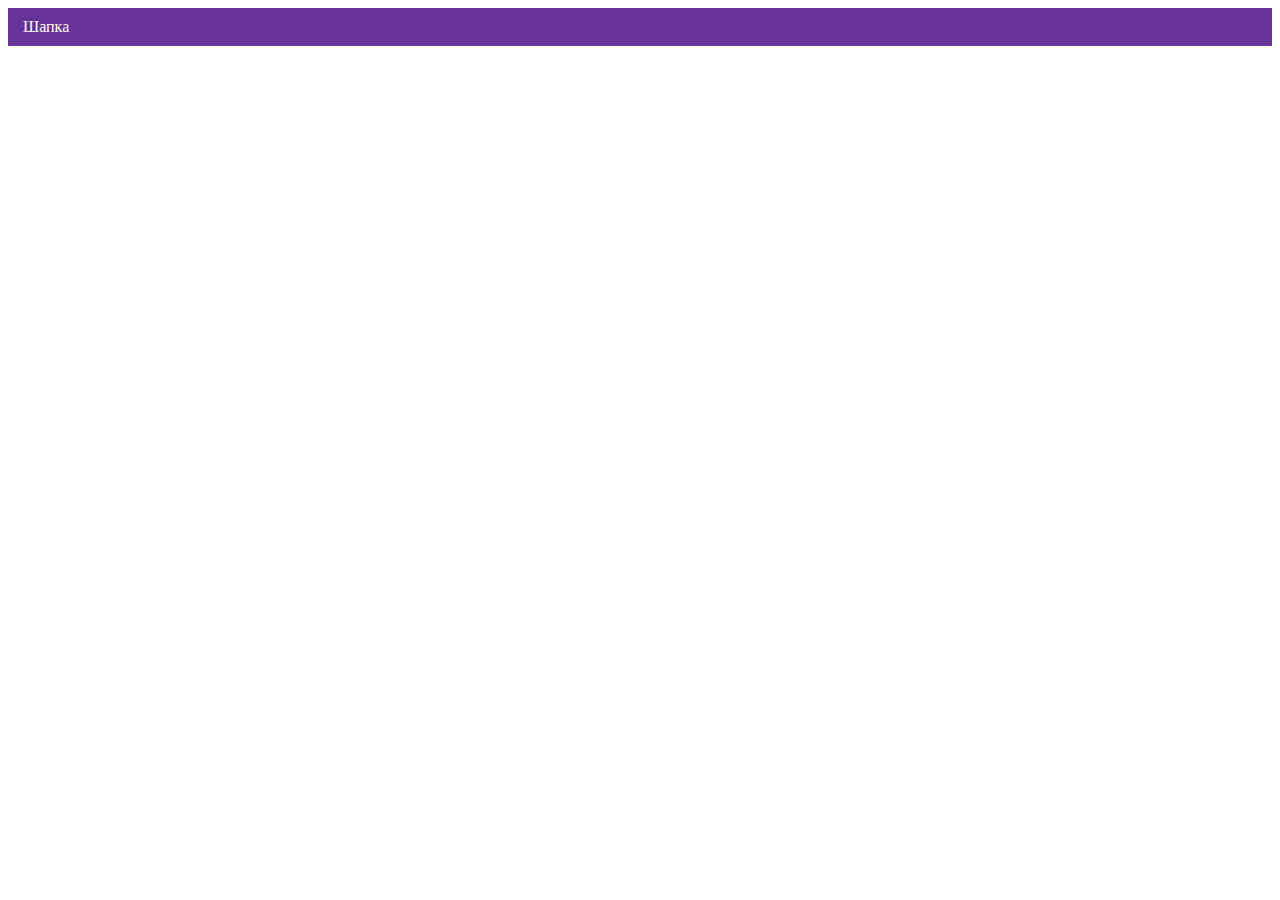
==== index.html @ cabea778 "Deploying to gh-pages from @ htmlacademy-adaptive/2368577-cat-energy-2@f8d60cd563071e5b1a39003ad8fd3" ====
<!DOCTYPE html><html class="page" lang="ru"><head><meta charset="UTF-8"><title>Название проекта</title><meta name="viewport" content="width=device-width,initial-scale=1"><link rel="stylesheet" href="styles/styles.css"><script src="scripts/index.js" defer="defer"></script></head><body class="page__body"><header class="header">Шапка</header></body></html>
---- styles/styles.css ----
.header{color:#fff;background-color:#639;padding:10px 15px}
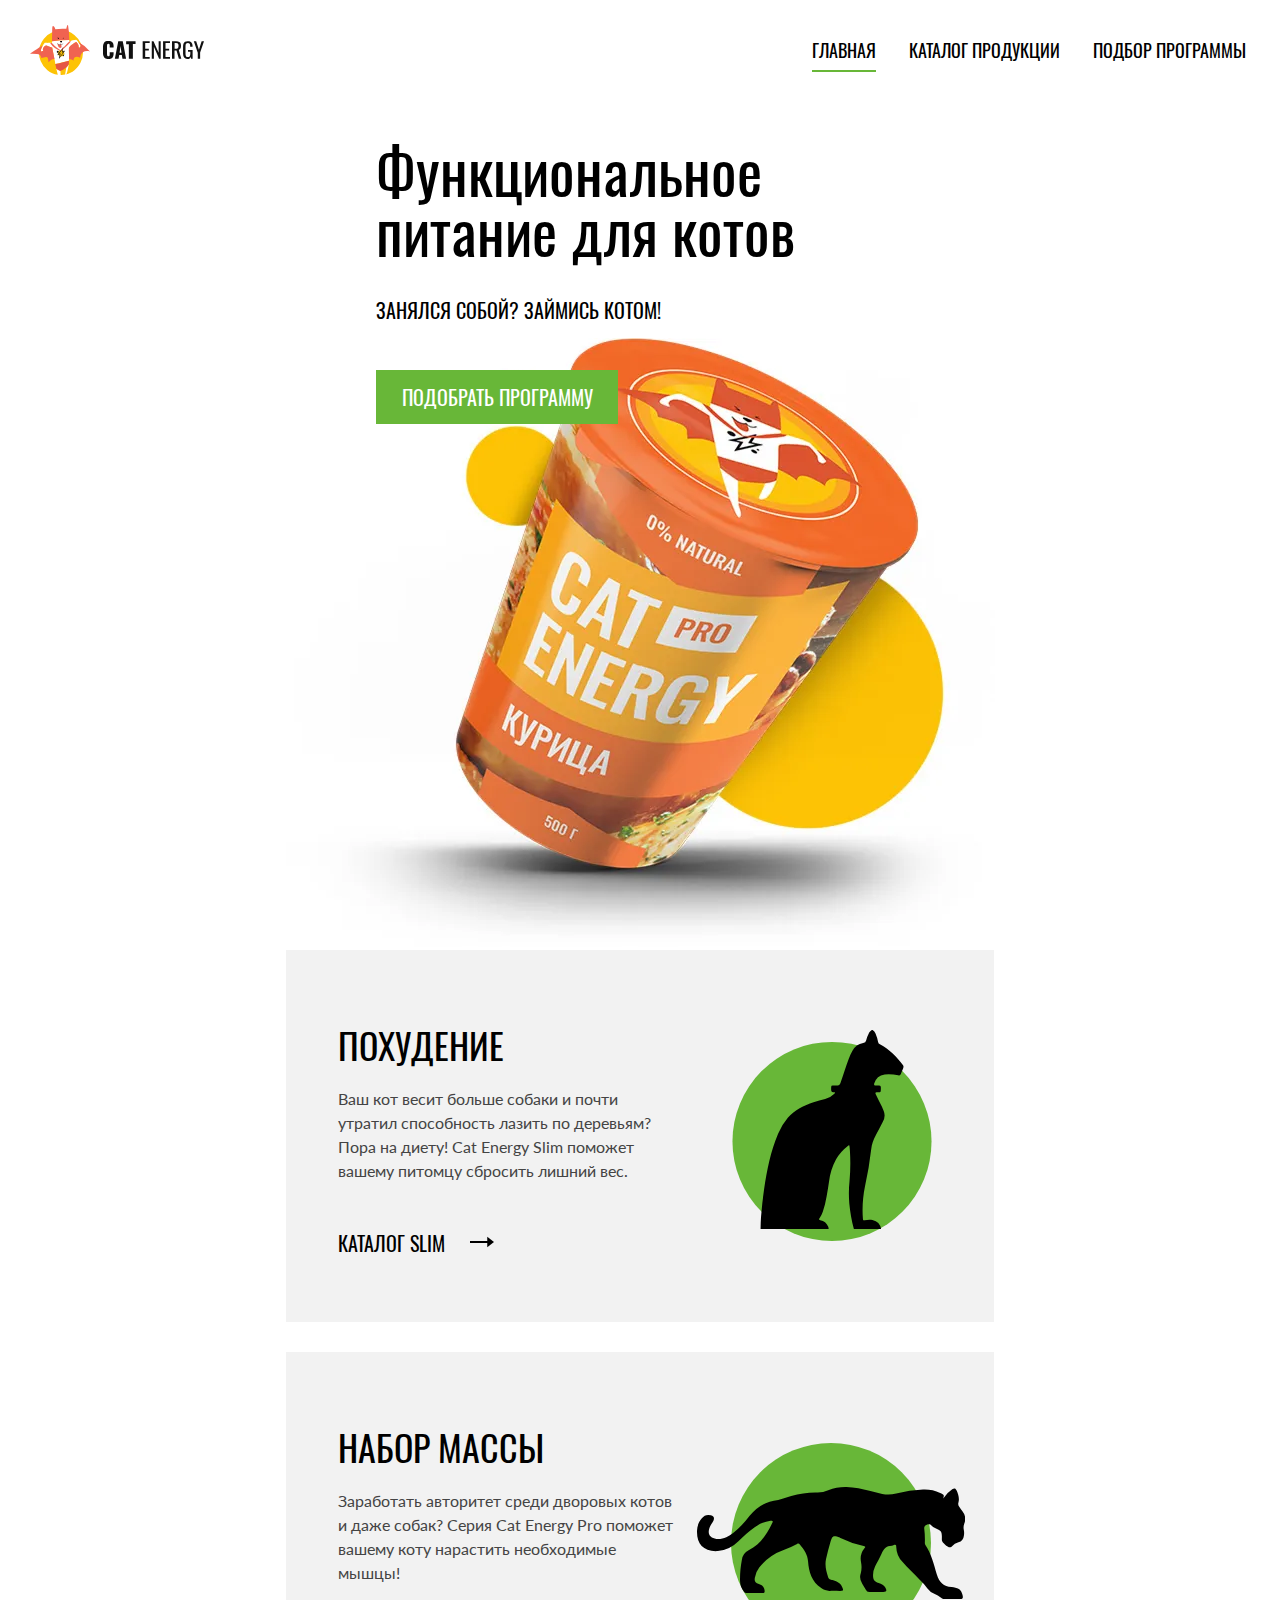
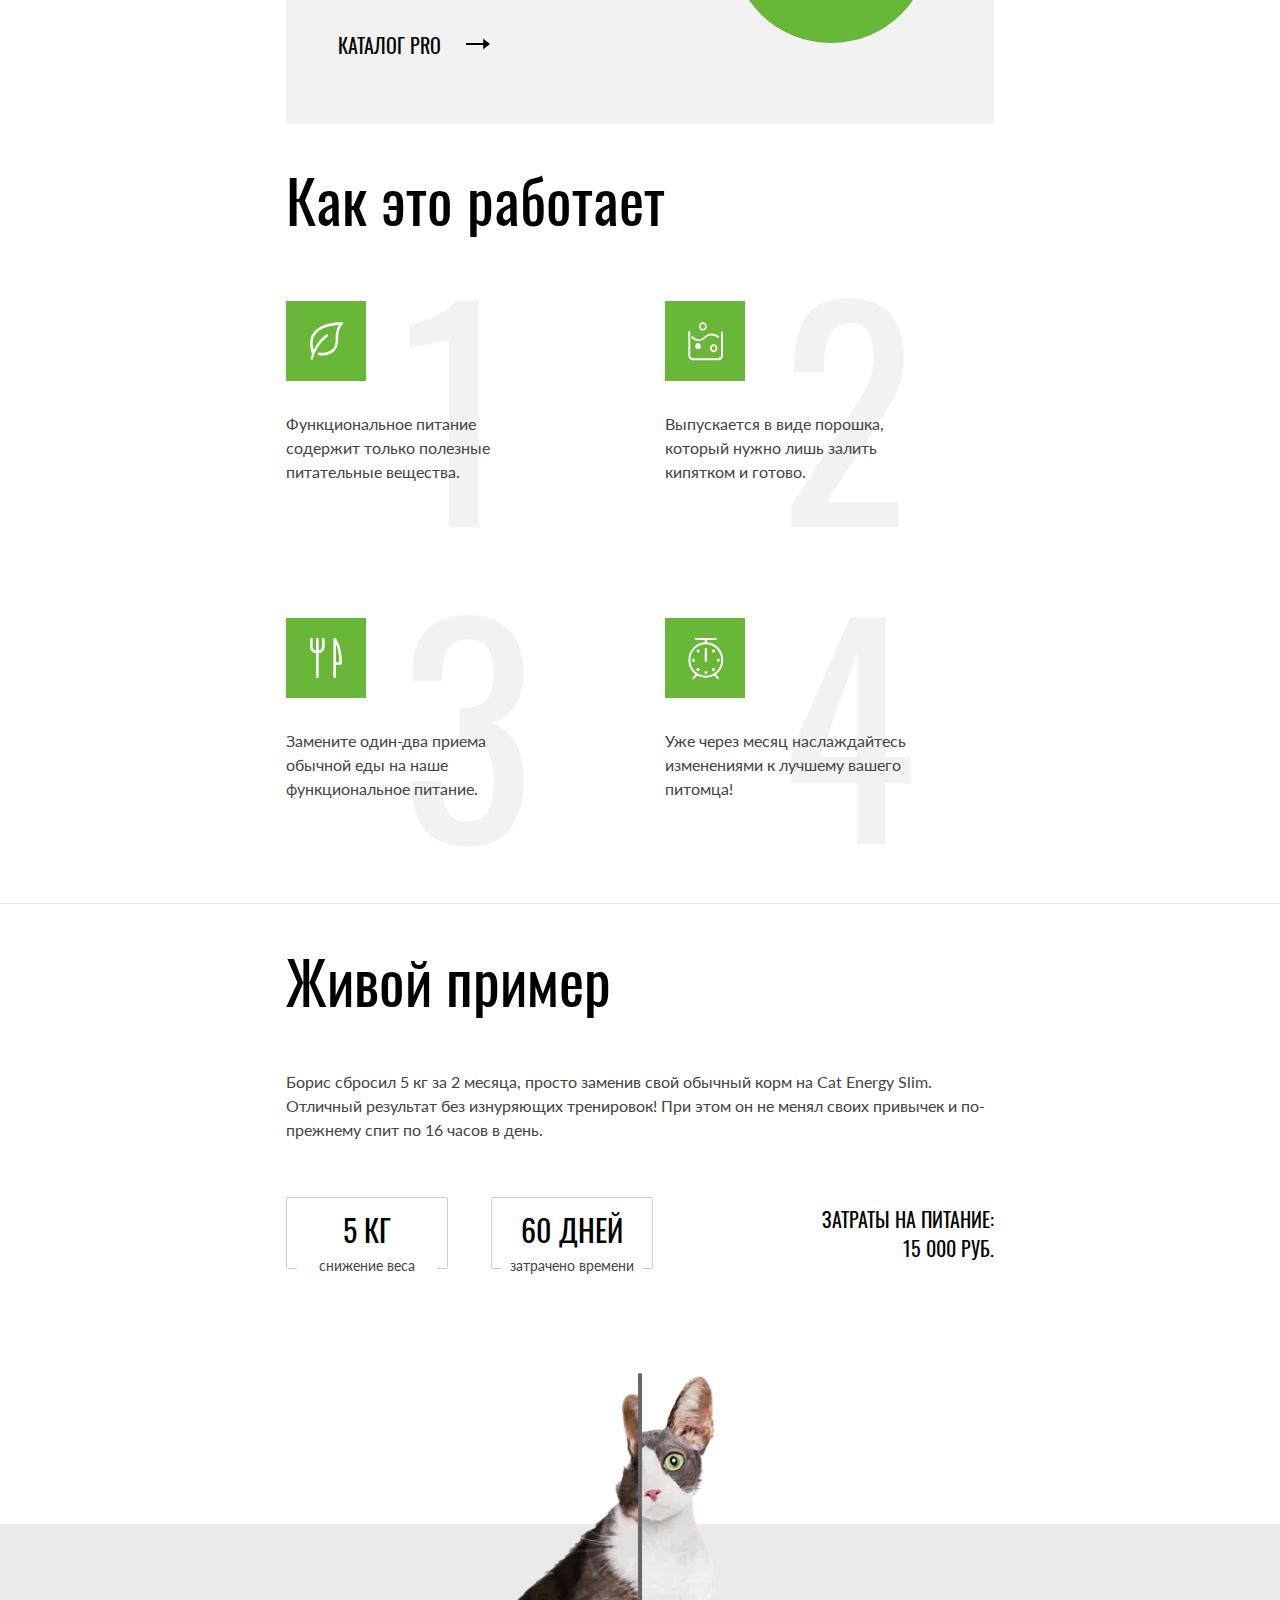
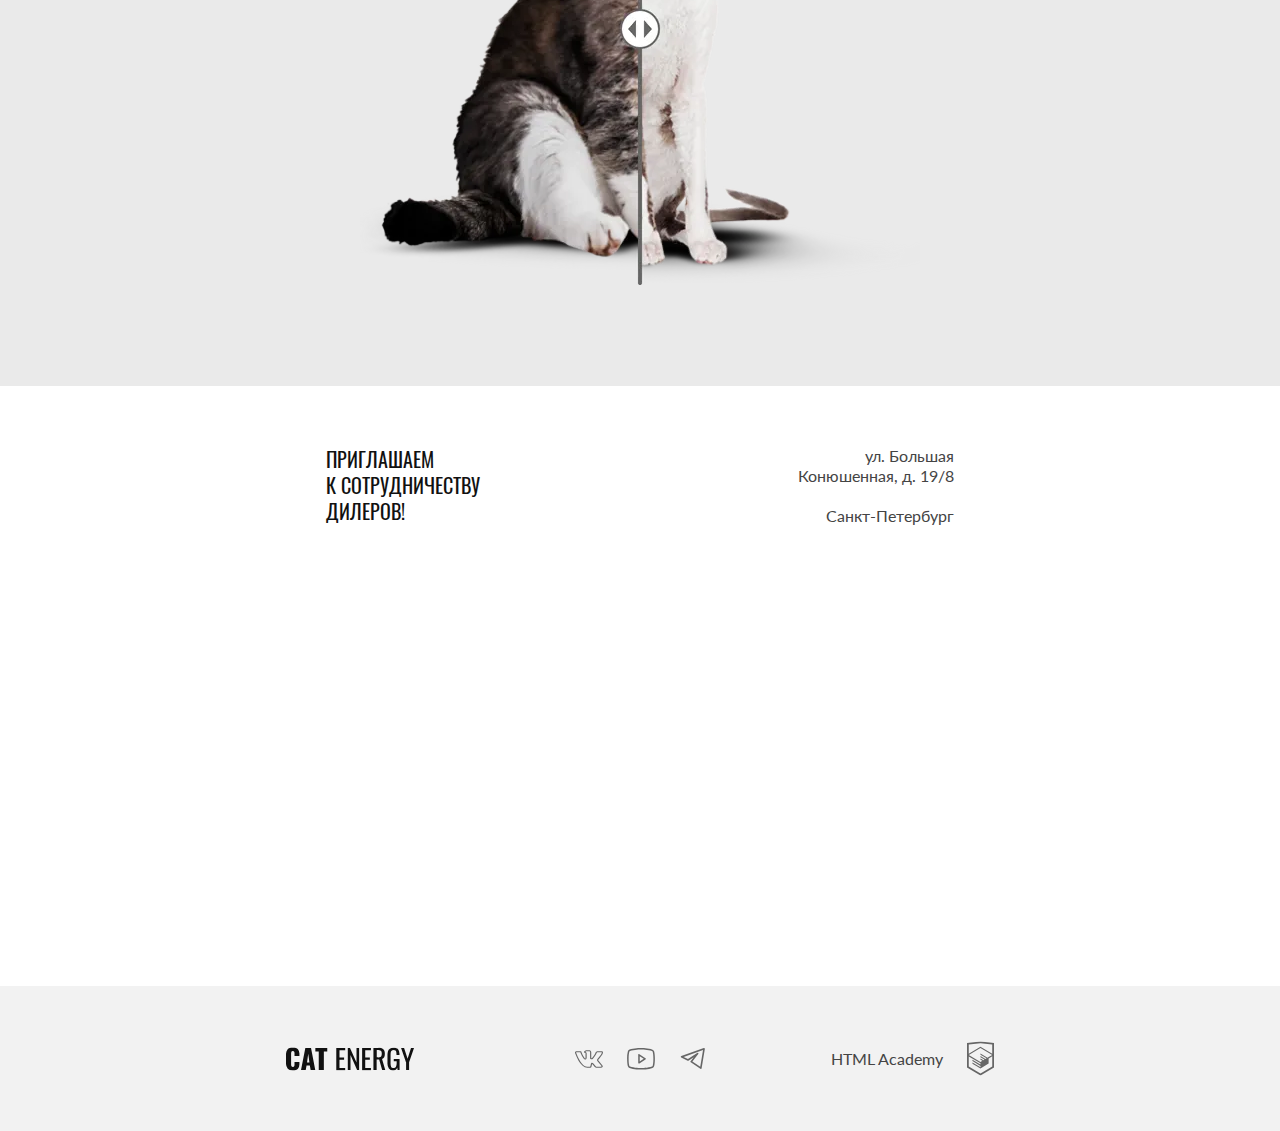
==== commit 43582abd: "Deploying to gh-pages from @ htmlacademy-adaptive/2368577-cat-energy-2@7ebf6c603808aa04ea1f3386f2e00" ====
--- a/index.html
+++ b/index.html
@@ -1 +1 @@
-<!DOCTYPE html><html class="page" lang="ru"><head><meta charset="UTF-8"><title>Название проекта</title><meta name="viewport" content="width=device-width,initial-scale=1"><link rel="stylesheet" href="styles/styles.css"><script src="scripts/index.js" defer="defer"></script></head><body class="page__body"><header class="header">Шапка</header></body></html>+<!DOCTYPE html><html class="page" lang="ru"><head><meta charset="UTF-8"><title>Функциональное питание для котов CAT ENERGY</title><meta name="viewport" content="width=device-width,initial-scale=1"><link rel="stylesheet" href="styles/styles.css"><link rel="icon" href="favicon.ico"><link rel="icon" href="favicons/icon.svg" type="image/svg+xml"><link rel="apple-touch-icon" href="favicons/180.png"><link rel="manifest" href="manifest.webmanifest"><script src="scripts/index.js" defer="defer"></script></head><body class="page__body"><header class="header" data-test="header"><a class="main-logo" href="index.html"><picture><source width="70" height="59" type="image/svg+xml" media="(min-width: 1440px)" srcset="images/logo-picture-desktop.svg"><source width="60" height="50" type="image/svg+xml" media="(min-width: 768px)" srcset="images/logo-picture-tablet.svg"><img class="main-logo__picture" src="images/logo-picture-mobile.svg" width="33" height="38" alt="картинка логотипа Кэт энерджи"></picture><img class="main-logo__name-header" src="images/logo-name.svg" width="101" height="18" alt="название логотипа Кэт энерджи"> </a><button class="header__button-open header__button-open--disabled" type="button" aria-label="Открыть меню сайта"><span class="visually-hidden">открывает меню</span></button> <button class="header__button-close header__button-close--disabled" type="button" aria-label="Открыть меню сайта"><span class="visually-hidden">скрывает меню</span></button><nav class="header__navigation navigation"><ul class="navigation__list navigation__list--disabled"><li class="navigation__item"><a class="navigation__link navigation__link--current navigation__link--current-another" href="index.html">Главная</a></li><li class="navigation__item"><a class="navigation__link" href="catalog.html">Каталог продукции</a></li><li class="navigation__item"><a class="navigation__link" href="#">Подбор программы</a></li></ul></nav></header><main class="main"><h1 class="visually-hidden">CAT ENERGY - функциональное питание для котов</h1><section class="main-description" data-test="main-description"><div class="main-description__wrapper"><h2 class="main-description__title">Функциональное питание&nbsp;для котов</h2><p class="main-description__text">Занялся собой? Займись котом!</p><div class="main-description__image-wrapper"><picture><source width="552" height="499" type="image/webp" media="(min-width: 1440px)" srcset="images/main-can-desktop@1x.webp, images/main-can-desktop@2x.webp 2x"><source width="709" height="609" type="image/webp" media="(min-width: 768px)" srcset="images/main-can-tablet@1x.webp, images/main-can-tablet@2x.webp 2x"><source width="280" height="270" type="image/webp" srcset="images/main-can-mobile@1x.webp, images/main-can-mobile@2x.webp 2x"><source width="552" height="499" type="image/png" media="(min-width: 1440px)" srcset="images/main-can-desktop@1x.png, images/main-can-desktop@2x.png 2x"><source width="709" height="609" type="image/png" media="(min-width: 768px)" srcset="images/main-can-tablet@1x.png, images/main-can-tablet@2x.png 2x"><img class="main-description__image" src="images/main-can-mobile@1x.png" srcset="images/main-can-mobile@2x.png 2x" width="280" height="270" alt="изображение товара"></picture></div><a class="main-description__button button" href="#" aria-label="Подобрать программу корма для животного">Подобрать программу</a></div></section><section class="programs container" data-test="programs"><h2 class="visually-hidden">Подобрать программу</h2><ul class="programs__list"><li class="programs__item programs__item--slim"><p class="programs__item-title">Похудение</p><p class="programs__item-description">Ваш кот весит больше собаки и почти утратил способность лазить по деревьям? Пора на диету! Cat Energy Slim поможет вашему питомцу сбросить лишний вес.</p><a class="programs__item-link" href="#">Каталог slim</a></li><li class="programs__item programs__item--pro"><p class="programs__item-title">Набор массы</p><p class="programs__item-description">Заработать авторитет среди дворовых котов и даже собак? Серия Cat Energy Pro поможет вашему коту нарастить необходимые мышцы!</p><a class="programs__item-link" href="#">Каталог pro</a></li></ul></section><section class="benefits container" data-test="benefits"><h2 class="benefits__title">Как это работает</h2><ul class="benefits__list"><li class="benefits__item benefits__item--leaf"><p class="benefits__item-description">Функциональное питание содержит только полезные питательные вещества.</p></li><li class="benefits__item benefits__item--powder"><p class="benefits__item-description">Выпускается в виде порошка, который нужно лишь залить кипятком и готово.</p></li><li class="benefits__item benefits__item--cutlery"><p class="benefits__item-description">Замените один-два приема обычной еды на наше функциональное питание.</p></li><li class="benefits__item benefits__item--watch"><p class="benefits__item-description">Уже через месяц наслаждайтесь изменениями к лучшему вашего питомца!</p></li></ul></section><section class="results" data-test="results"><div class="results__container container"><h2 class="results__title">Живой пример</h2><p class="results__description">Борис сбросил 5 кг за 2 месяца, просто заменив свой обычный корм на Cat Energy Slim. Отличный результат без изнуряющих тренировок! При этом он не менял своих привычек и по-прежнему спит по 16 часов в день.</p><dl class="results__list"><div class="results__item"><dt class="results__number">5 кг</dt><dd class="results__text">снижение веса</dd></div><div class="results__item"><dt class="results__number">60 дней</dt><dd class="results__text">затрачено времени</dd></div></dl><div class="results__total"><p class="results__total-title">Затраты на питание:</p><p class="results__total-content">15 000 руб.</p></div><div class="results__image-wrapper"><picture><source width="560" height="512" type="image/webp" media="(min-width: 768px)" srcset="images/cat-slider-tablet@1x.webp, images/cat-slider-tablet@2x.webp 2x"><source width="280" height="256" type="image/webp" srcset="images/cat-slider-mobile@1x.webp, images/cat-slider-mobile@2x.webp 2x"><source width="560" height="512" type="image/png" media="(min-width: 768px)" srcset="images/cat-slider-tablet@1x.png, images/cat-slider-tablet@2x.png 2x"><img class="results__image" loading="lazy" src="images/cat-slider-mobile@1x.png" srcset="images/cat-slider-mobile@2x.png 2x" width="280" height="256" alt="кот до и после приема курса корма"></picture></div></div></section><section class="cooperation" data-test="cooperation"><div class="cooperation__wrapper container"><h2 class="visually-hidden">Приглашение к сотрудничеству</h2><p class="cooperation__title">Приглашаем к&nbsp;сотрудничеству дилеров!</p><div class="cooperation__container"><p class="cooperation__container-street">ул. Большая Конюшенная, д. 19/8</p><p class="cooperation__container-city">Санкт-Петербург</p></div></div></section><section class="map" data-test="map"><h2 class="visually-hidden">Карта</h2><iframe class="map__iframe" loading="lazy" src="https://yandex.ru/map-widget/v1/?um=constructor%3A1749bafe1a4d317f923abe7bff50d1e7f415009fd697835fbb90958809d632f7&amp;source=constructor" height="362"></iframe><div class="map__image-wrapper map__image-wrapper--hidden"><picture><source width="1440" height="400" type="image/webp" media="(min-width: 1440px)" srcset="images/map-desktop@1x.webp, images/map-desktop@2x.webp 2x"><source width="768" height="400" type="image/webp" media="(min-width: 768px)" srcset="images/map-tablet@1x.webp, images/imap-tablet@2x.webp 2x"><source width="320" height="362" type="image/webp" srcset="images/map-mobile@1x.webp, images/map-mobile@2x.webp 2x"><source width="1440" height="400" type="image/png" media="(min-width: 1440px)" srcset="images/map-desktop@1x.png, images/map-desktop@2x.png 2x"><source width="768" height="400" type="image/png" media="(min-width: 768px)" srcset="images/map-tablet@1x.png, images/imap-tablet@2x.png 2x"><img class="map__image" loading="lazy" src="images/map-mobile@1x.png" srcset="images/map-mobile@2x.png 2x" width="320" height="362" alt="карта"></picture></div></section></main><footer class="footer" data-test="footer"><div class="footer__container container"><a class="logo" href="index.html"><img class="logo__name-footer" src="images/logo-name.svg" width="128" height="24" alt="название логотипа Кэт энерджи"></a><ul class="footer__social social"><li class="social__item"><a class="social__link social__link--vkontakte" href="#"><span class="visually-hidden">Вконтакте</span></a></li><li class="social__item"><a class="social__link social__link--youtube" href="#"><span class="visually-hidden">youtube</span></a></li><li class="social__item"><a class="social__link social__link--telegram" href="#"><span class="visually-hidden">telegram</span></a></li></ul><a class="footer__copyright" href="https://htmlacademy.ru/intensive/adaptive"><p class="footer__copyright-text">HTML Academy</p><svg viewBox="0 0 27 35" width="27" height="35" aria-hidden="true" fill="#666" xmlns="http://www.w3.org/2000/svg"><g clip-path="url(#a)"><path d="m13.64.52-.14-.02-13.5 1.4v24.61l13.5 7.99 13.5-7.99v-24.6l-13.36-1.4Zm11.6 25-11.74 6.94-11.73-6.94v-10.1l11.68 6.93.02 1.25-8.02-4.75v1.23l8.04 4.8.02 1.3-8.05-4.76v1.22l8.04 4.81 8.12-4.83v-5.21l3.62-2.15v10.26Zm0-11.57-3.23 1.88-1.48.88-7.06-4.19-.01 1.23 6.04 3.57-.06.03-.13.07-.86.5-4.98-2.95-.01 1.22 3.93 2.33-.93.61-.02.01-2.97-1.74-.01 1.23 1.94 1.13-1.98 1.19-11.62-6.87 11.63-6.96 11.8 6.83Zm0-1.22-11.8-6.92-11.67 6.91v-9.23l11.73-1.23 11.73 1.23v9.24Z" fill="#666"/></g><defs><clippath id="a"><path fill="#fff" transform="translate(0 .5)" d="M0 0h27v34h-27z"/></clippath></defs></svg></a></div></footer></body></html>--- a/styles/styles.css
+++ b/styles/styles.css
@@ -1 +1 @@
-.header{color:#fff;background-color:#639;padding:10px 15px}+.visually-hidden{white-space:nowrap;-webkit-clip-path:inset(100%);clip-path:inset(100%);clip:rect(0 0 0 0);border:0;width:1px;height:1px;margin:-1px;padding:0;position:absolute;overflow:hidden}@font-face{font-family:Lato;font-weight:400;font-style:normal;font-display:swap;src:url(../fonts/lato/Lato-Regular.woff2)format("woff2")}@font-face{font-family:Oswald;font-weight:400;font-style:normal;font-display:swap;src:url(../fonts/oswald/oswaldregular.woff2)format("woff2")}*,:before,:after{box-sizing:border-box}body{color:#444;margin:0 auto;font-family:Lato,sans-serif;font-size:14px;line-height:18px}.container{width:320px;margin:0 auto}@media (width>=768px){.container{width:768px}}@media (width>=1440px){.container{width:1440px}}.button{color:#fff;text-transform:uppercase;text-align:center;background-color:#68b738;border:none;width:280px;height:40px;padding-top:10px;padding-bottom:10px;font-family:Oswald,sans-serif;font-size:16px;line-height:20px;text-decoration:none}.button:hover{background-color:#5eaa2f}.button:active{color:#fff6}.additional-products__container{padding:25px 20px 0}@media (width>=768px){.additional-products__container{padding:0 30px}}@media (width>=1440px){.additional-products__container{padding:0 110px}.additional-products__wrapper-main{justify-content:space-between;display:flex}}.additional-products__wrapper{flex-direction:row;justify-content:space-between;margin-bottom:8px;display:flex}@media (width>=768px){.additional-products__wrapper{align-items:end;width:300px;margin-bottom:22px}}@media (width>=1440px){.additional-products__wrapper{margin-bottom:0;margin-right:40px}}.additional-products__value{width:140px;line-height:20px}@media (width>=768px){.additional-products__value{text-align:right;width:206px;font-size:16px}}@media (width>=1440px){.additional-products__value{text-align:left}}.additional-products__price{font-size:14px;line-height:20px}@media (width>=768px){.additional-products__price{font-size:16px}}.additional-products__title{color:#000;background-color:#fff;width:-moz-fit-content;width:fit-content;margin:0 0 36px;font-family:Oswald,sans-serif;font-size:24px;font-weight:400;line-height:24px;position:relative;box-shadow:-40px 0 #fff,40px 0 #fff}@media (width>=768px){.additional-products__title{margin-bottom:80px;margin-left:40px;font-size:32px;line-height:32px}}@media (width>=1440px){.additional-products__title{margin-left:0;font-size:40px;line-height:40px}}.additional-products__title:before{content:"";z-index:-1;background-color:#68b738;width:100vw;height:2px;position:absolute;top:10px;right:0;box-shadow:100vw 0 #68b738}@media (width>=768px){.additional-products__title:before{top:15px}}.additional-products__list{margin:0 0 35px;padding:0;list-style-type:none}@media (width>=768px){.additional-products__list{width:708px;margin-bottom:69px}}@media (width>=1440px){.additional-products__list{width:895px;margin-bottom:0}}@media (width>=768px){.additional-products__item-container{justify-content:space-between;display:flex}}@media (width>=1440px){.additional-products__item-container{align-items:center;width:651px}}.additional-products__item{border-top:1px solid #cdcdcd;padding-top:13px;padding-bottom:19px}.additional-products__item:last-child{border-bottom:1px solid #cdcdcd}@media (width>=768px){.additional-products__item{border:1px solid #cdcdcd;padding:26px 38px 28px}.additional-products__item:not(:first-child){border-top:0}}@media (width>=1440px){.additional-products__item{border:0;border-top:1px solid #cdcdcd;justify-content:space-between;padding:15px 0 17px;display:flex}.additional-products__item:not(:first-child){border-top:1px solid #cdcdcd}}.additional-products__name{color:#222;text-transform:uppercase;margin:0 0 13px;font-family:Oswald,sans-serif;font-size:16px;font-weight:400;line-height:16px}@media (width>=768px){.additional-products__name{width:300px;margin-bottom:25px;font-size:20px;line-height:20px}}@media (width>=1440px){.additional-products__name{margin-bottom:0}}@media (width>=768px){.additional-products__button{width:632px}}@media (width>=1440px){.additional-products__button{width:244px}}.benefits{padding:20px 20px 55px}@media (width>=768px){.benefits{padding:45px 109px 92px 30px}}@media (width>=1440px){.benefits{padding:71px 106px 69px 110px}}.benefits__title{color:#000;margin:0 0 40px;font-family:Oswald,sans-serif;font-size:36px;font-weight:400;line-height:40px}@media (width>=768px){.benefits__title{margin-bottom:32px;font-size:60px;line-height:60px}}.benefits__list{flex-direction:column;gap:26px;margin:0;padding:0;list-style-type:none;display:flex}@media (width>=768px){.benefits__list{counter-reset:benefit 0;flex-flow:wrap;justify-content:space-between;gap:37px}}.benefits__item{width:280px;padding-left:80px;position:relative}@media (width>=768px){.benefits__item{counter-increment:benefit 1;max-width:250px;min-height:280px;padding-top:151px;padding-left:0}.benefits__item:after{content:counter(benefit);z-index:-1;color:#f2f2f2;background-repeat:no-repeat;font-family:Oswald,sans-serif;font-size:280px;line-height:280px;position:absolute;top:0;left:115px}}.benefits__item:before{content:"";background-repeat:no-repeat;width:60px;height:60px;position:absolute;left:0}@media (width>=768px){.benefits__item:before{width:80px;height:80px;top:40px;left:0}}.benefits__item--leaf:before{background-image:url(../icons/stack.svg#icon-leaf)}.benefits__item--powder:before{background-image:url(../icons/stack.svg#icon-powder)}.benefits__item--cutlery:before{background-image:url(../icons/stack.svg#icon-cutlery)}.benefits__item--watch:before{background-image:url(../icons/stack.svg#icon-watch)}.benefits__item-description{margin:0}@media (width>=768px){.benefits__item-description{padding-left:0;font-size:16px;line-height:24px}}.catalog{padding-top:27px}@media (width>=768px){.catalog{padding:0 30px 74px}}@media (width>=1440px){.catalog{padding:0 110px 71px}}.catalog__wrapper{display:grid}@media (width>=768px){.catalog__wrapper{grid-template-columns:324px 324px;gap:60px}}@media (width>=1440px){.catalog__wrapper{grid-template-columns:repeat(4,245px);gap:63px 80px}}.catalog__title{color:#000;margin:0 0 41px;padding-left:20px;padding-right:20px;font-family:Oswald,sans-serif;font-size:36px;font-weight:400;line-height:36px}@media (width>=768px){.catalog__title{margin-bottom:84px;padding:0;font-size:60px;line-height:60px}}.cooperation--colored{background-color:#f2f2f2}@media (width>=1440px){.cooperation--colored{background-color:#fff}}.cooperation__wrapper{padding:26px 20px;display:flex}@media (width>=768px){.cooperation__wrapper{justify-content:space-between;padding:60px 70px}}@media (width>=1440px){.cooperation__wrapper{content:"";z-index:2;background-color:#fff;align-items:center;width:565px;height:199px;padding:60px 80px;position:absolute;bottom:106px;left:110px}}.cooperation__container{width:140px}@media (width>=768px){.cooperation__container{text-align:end;width:163px}}@media (width>=1440px){.cooperation__container{text-align:start}}.cooperation__title{color:#111;text-transform:uppercase;width:140px;margin:0;font-family:Oswald,sans-serif;font-size:16px;line-height:20px}@media (width>=768px){.cooperation__title{width:163px;font-size:20px;line-height:26px}}.cooperation__container-street{margin:0;font-size:14px;line-height:20px}@media (width>=768px){.cooperation__container-street{margin-bottom:20px;font-size:16px}}.cooperation__container-city{margin:0;font-size:14px;line-height:20px}@media (width>=768px){.cooperation__container-city{font-size:16px}}.footer{background-color:#f2f2f2}.footer__container{flex-direction:column;align-items:center;gap:40px;padding:40px 20px;display:flex;position:relative}@media (width>=768px){.footer__container{flex-direction:row;justify-content:space-between;padding:55px 30px}}@media (width>=1440px){.footer__container{padding:66px 110px}}@media (width<=767px){.footer__container:before{content:"";background-color:#d9d9d9;width:280px;height:1px;position:absolute;top:85px}.footer__container:after{content:"";background-color:#d9d9d9;width:280px;height:1px;position:absolute;top:145px}}.footer__copyright{color:#444;justify-content:space-between;align-items:center;width:280px;text-decoration:none;display:flex}.footer__copyright:hover svg path{fill:#68b738}.footer__copyright:active{opacity:.3}@media (width>=768px){.footer__copyright{width:168px}}.footer__copyright-text{margin:0;font-size:16px;line-height:20px}@media (width>=768px){.footer__copyright-text{padding-left:5px}}.footer__copyright-logo{font-size:16px;line-height:20px}.header{color:#000;background-color:#fff;flex-direction:column;justify-content:space-between;padding-top:13px;display:flex;position:relative}@media (width>=768px){.header{flex-direction:row;align-items:flex-start;padding:25px 34px 65px 30px}}@media (width>=1440px){.header{color:#fff;background-color:#0000;padding:55px 110px 74px}}.header:hover .header__button-close,.header:hover .header__button-open{opacity:.6}.header:active .header__button-close,.header:active .header__button-open{opacity:.3}@media (width<=767px){.header__button-close{background-image:url(../icons/stack.svg#icon-cross-close);background-repeat:no-repeat;background-color:inherit;content:"";cursor:pointer;border:none;width:18px;height:18px;position:absolute;top:20px;right:20px}}.header__button-close--disabled{display:block}@media (width>=768px){.header__button-close--disabled{display:none}}@media (width<=767px){.header__button-open{background-image:url(../icons/stack.svg#icon-burger);background-repeat:no-repeat;background-color:inherit;content:"";cursor:pointer;border:none;width:24px;height:24px;position:absolute;top:20px;right:20px}}.header__button-open--disabled{display:none}@media (width>=768px){.header__button-open--disabled{display:none}.header__navigation{align-self:center}}.main-logo{align-items:center;padding:0 20px 14px;text-decoration:none;display:flex}.main-logo:hover{opacity:.8}.main-logo:active{opacity:.6}@media (width>=768px){.main-logo{margin-bottom:0;margin-right:94px;padding:0}}@media (width>=1440px){.main-logo{margin-right:543px}}.main-logo__picture{margin-right:56px;display:block}@media (width>=768px){.main-logo__picture{margin-right:13px}}@media (width>=1440px){.main-logo__name-header{width:118px;height:21px}}.main-catalog{position:relative}.main-description{color:#fff;text-align:center;font-family:Oswald,sans-serif;position:relative}.main-description:after{content:"";z-index:-2;background-color:#62a63a;width:100%;height:302px;position:absolute;top:0;left:0}@media (width>=768px){.main-description:after{background-color:inherit}}@media (width>=1440px){.main-description:after{content:"";z-index:-2;background-color:#62a63a;width:50%;height:694px;position:absolute;top:-188px;left:50%}}.main-description__wrapper{flex-direction:column;align-items:center;width:320px;margin:0 auto;padding-top:27px;padding-bottom:20px;display:flex;position:relative}@media (width>=768px){.main-description__wrapper{color:#000;background-image:none;align-items:flex-start;width:768px;padding-top:0;padding-bottom:0}}@media (width>=1440px){.main-description__wrapper{grid-template-rows:auto auto 54px auto;grid-template-columns:1fr 1fr;width:1440px;padding-bottom:130px;display:grid}}.main-description__wrapper:after{content:"";z-index:-1;background-image:url(../images/background-main-image-mobile@1x.png);background-size:cover;width:320px;height:302px;position:absolute;top:0;left:0}@media (resolution>=2dppx){.main-description__wrapper:after{background-image:url(../images/background-main-image-mobile@2x.png)}}@media (width>=768px){.main-description__wrapper:after{background-image:none}}@media (width>=1440px){.main-description__wrapper:after{content:"";z-index:-1;background-image:url(../images/background-main-image-decktop@1x.png);background-repeat:no-repeat;background-size:cover;width:720px;height:684px;position:absolute;top:-181px;left:719px}}@media (width>=1440px) and (resolution>=2dppx){.main-description__wrapper:after{background-image:url(../images/background-main-image-decktop@2x.png)}}.main-description__title{width:250px;margin:0 0 25px;font-size:36px;font-weight:400;line-height:36px}@media (width>=768px){.main-description__title{text-align:start;width:700px;margin-bottom:40px;padding-left:120px;font-size:60px;line-height:60px}}@media (width>=1440px){.main-description__title{grid-column:1/1;padding-top:38px;padding-left:190px}}.main-description__text{text-transform:uppercase;margin:0 0 29px;font-size:14px;line-height:14px}@media (width>=768px){.main-description__text{text-align:start;margin-bottom:50px;padding-left:120px;font-size:20px;line-height:20px}}@media (width>=1440px){.main-description__text{grid-column:1/2;margin-bottom:52px;padding-left:190px}}@media (width>=768px){.main-description__image-wrapper{z-index:-1;order:1;margin-top:-86px;padding-left:30px;padding-right:30px;display:block}}@media (width>=1440px){.main-description__image-wrapper{grid-area:1/2/5/3;margin-top:-45px;margin-left:-490px;padding:0}}@media (width>=768px){.main-description__button{width:242px;height:54px;margin-left:120px;padding-top:14px;padding-bottom:14px;font-size:20px;line-height:26px}}@media (width>=1440px){.main-description__button{grid-column:1/2;margin-left:190px}}.main{position:relative}.map__image-wrapper img{display:block}.map__image-wrapper--hidden{display:none}.map__iframe{border:none;width:100%;height:362px;display:block;position:relative}@media (width>=768px){.map__iframe{height:400px}}.navigation__list{text-transform:uppercase;margin:0;padding:0;font-family:Oswald,sans-serif;font-size:20px;line-height:20px}@media (width>=768px){.navigation__list{flex-wrap:wrap;align-items:center;gap:20px 33px;font-size:18px;line-height:24px;display:flex}}@media (width>=1440px){.navigation__list{font-size:20px}}@media (width<=767px){.navigation__list--disabled{display:block}.navigation--border{border-top:1px solid #d9d9d9}}.navigation__item{text-align:center;border-top:1px solid #e6e6e6;padding-top:22px;padding-bottom:24px;list-style-type:none}.navigation__item:last-child{border-bottom:1px solid #e6e6e6}@media (width>=768px){.navigation__item{border:none;align-items:center;padding-top:0;padding-bottom:0;display:flex}.navigation__item:last-child{border:none}}.navigation__link{color:#000;text-decoration:none}.navigation__link:hover{opacity:.6}.navigation__link:active{opacity:.3}@media (width>=1440px){.navigation__link{color:#fff}.navigation__link--dark{color:#000}}@media (width>=768px){.navigation__link--current{position:relative}.navigation__link--current:after{content:"";background-color:#68b738;height:2px;position:absolute;bottom:-10px;left:0;right:0}}.navigation__link--current-another{position:relative}@media (width>=1440px){.navigation__link--current-another:after{content:"";background-color:#fff;height:2px;position:absolute;bottom:-10px;left:0;right:0}}.page{grid-template-rows:min-content 1fr min-content;height:100%;display:grid}.page__body{width:100%;min-height:100%;margin:0 auto}.product-card{grid-template-rows:auto auto 40px;grid-template-columns:140px 140px;padding:21px 20px 25px;display:grid;position:relative}@media (width>=768px){.product-card{border:none;flex-direction:column;justify-content:end;align-items:center;width:324px;padding:13px 37px 40px;display:flex}}@media (width>=1440px){.product-card{width:245px;padding:10px 38px 40px}}@media (width<=767px){.product-card:before{content:"";z-index:-1;background-color:#ebebeb;width:100vw;height:1px;position:absolute;top:0;right:0;box-shadow:100vw 0 #ebebeb}}@media (width>=768px){.product-card:after{content:"";z-index:-1;background-color:#f2f2f2;width:324px;height:429px;position:absolute;bottom:0;left:0}}@media (width>=1440px){.product-card:after{width:245px;height:432px}}.product-card__link-image{grid-row:1/3;text-decoration:none}@media (width>=768px){.product-card__link-image{margin-bottom:22px}}@media (width>=1440px){.product-card__link-image{margin-bottom:12px}}.product-card__link-title{grid-row:1/2;margin-bottom:14px;text-decoration:none}@media (width>=768px){.product-card__link-title{margin-bottom:21px}}@media (width>=1440px){.product-card__link-title{margin-bottom:23px}}.product-card__image{display:block}.product-card__title{color:#222;text-transform:uppercase;width:80px;margin:0;font-family:Oswald,sans-serif;font-size:16px;font-weight:400;line-height:20px}.product-card__title:hover{opacity:.6}.product-card__title:active{opacity:.3}@media (width>=768px){.product-card__title{text-align:center;width:135px;font-size:20px;line-height:24px}}.product-card__list{grid-row:2/3;margin:0 0 21px;padding:0;list-style-type:none}@media (width>=768px){.product-card__list{flex-direction:column;gap:10px;width:250px;margin-bottom:37px;display:flex}}@media (width>=1440px){.product-card__list{gap:13px;width:169px;margin-bottom:42px}}.product-card__item{justify-content:space-between;font-size:12px;line-height:16px;display:flex;position:relative}@media (width>=768px){.product-card__item{font-size:16px;line-height:20px}.product-card__item:after{content:"";background-color:#cdcdcd;width:100%;height:1px;position:absolute;bottom:-5px;left:0}}.product-card__button{grid-row:3/3;display:block}@media (width>=768px){.product-card__button{width:250px}}@media (width>=1440px){.product-card__button{width:169px}}.product-card-more{flex-direction:column;align-items:center;padding:78px 20px 25px;display:flex;position:relative}@media (width>=768px){.product-card-more{text-align:center;background-color:#fff;border:1px solid #ebebeb;align-self:end;width:324px;padding:160px 37px 40px}}@media (width>=1440px){.product-card-more{width:245px;padding:150px 38px 40px}}@media (width<=767px){.product-card-more:after{content:"";z-index:-1;background-color:#ebebeb;width:100vw;height:1px;position:absolute;bottom:0;right:0;box-shadow:100vw 0 #ebebeb}}.product-card-more__title{color:#111;text-transform:uppercase;margin:0 0 8px;font-family:Oswald,sans-serif;font-size:16px;font-weight:400;line-height:20px;position:relative}@media (width>=768px){.product-card-more__title{width:134px;margin-bottom:23px;font-size:20px;line-height:24px}}@media (width>=1440px){.product-card-more__title{margin-bottom:26px}}.product-card-more__title:before{content:"";background-image:url(../icons/stack.svg#icon-plus);background-repeat:no-repeat;width:30px;height:30px;position:absolute;bottom:43px;left:85px}@media (width>=768px){.product-card-more__title:before{width:60px;height:60px;bottom:95px;left:38px}}.product-card-more__text{margin:0 0 21px;font-size:12px;line-height:16px}@media (width>=768px){.product-card-more__text{width:170px;margin-bottom:82px;font-size:16px;line-height:18px}}@media (width>=1440px){.product-card-more__text{margin-bottom:90px}}.product-card-more__button{color:#444;background-color:#f2f2f2;display:block}.product-card-more__button:hover{background-color:#ebebeb}.product-card-more__button:active{color:#444}@media (width>=768px){.product-card-more__button{width:250px}}@media (width>=1440px){.product-card-more__button{width:169px}}.programs__list{flex-flow:column wrap;gap:20px;margin:0;padding:0 20px;display:flex}@media (width>=768px){.programs__list{gap:30px;padding:0 30px}}@media (width>=1440px){.programs__list{flex-direction:row;gap:80px;padding:0 110px}}.programs__item{background-color:#f2f2f2;flex-flow:column wrap;width:280px;padding:30px 33px 18px 20px;list-style-type:none;display:flex;position:relative}@media (width>=768px){.programs__item{justify-content:space-between;width:708px;padding:77px 316px 67px 52px}}@media (width>=1440px){.programs__item{width:570px;padding:77px 61px 55px 52px}}.programs__item:before{content:"";background-repeat:no-repeat;list-style-type:none;position:absolute}.programs__item--slim:before{background-image:url(../icons/stack.svg#icon-cat-slim);width:50px;height:53px;top:21px;left:20px}@media (width>=768px){.programs__item--slim:before{width:200px;height:211px;top:80px;left:446px}}@media (width>=1440px){.programs__item--slim:before{width:100px;height:106px;top:41px;left:50px}}.programs__item--pro:before{background-image:url(../icons/stack.svg#icon-cat-pro);width:67px;height:50px;top:24px;left:10px}@media (width>=768px){.programs__item--pro:before{width:268px;height:200px;top:91px;left:411px}}@media (width>=768px) and (width>=1440px){.programs__item--pro:before{width:134px;height:100px;top:45px;left:35px}}@media (width>=1440px){.programs__item--pro:before{width:134px;height:100px}}.programs__item-title{color:#000;text-transform:uppercase;width:210px;margin:0 0 29px;padding-left:70px;font-family:Oswald,sans-serif;font-size:24px;line-height:37px}@media (width>=768px){.programs__item-title{align-self:start;margin-bottom:24px;padding-left:0;font-size:36px;line-height:36px}}@media (width>=1440px){.programs__item-title{width:450px;margin-bottom:73px;padding-left:160px}}.programs__item-description{margin:0 0 38px;font-size:14px;line-height:18px;position:relative}@media (width>=768px){.programs__item-description{margin-bottom:48px;font-size:16px;line-height:24px}}@media (width>=1440px){.programs__item-description{margin-bottom:40px}}@media (width<=767px){.programs__item-description:after{content:"";background-color:#d9d9d9;width:240px;height:1px;position:absolute;bottom:-20px;left:0}}.programs__item-link{color:#000;text-transform:uppercase;padding-top:4px;padding-bottom:4px;font-family:Oswald,sans-serif;font-size:16px;line-height:16px;text-decoration:none;position:relative}.programs__item-link:hover:after{content:"";background-image:url(../icons/stack.svg#icon-arrow-right-long);width:32px;height:12px;margin-left:15px;position:absolute;bottom:7px}@media (width>=768px){.programs__item-link:hover:after{left:125px}}.programs__item-link:active{opacity:.3}@media (width>=768px){.programs__item-link{font-size:20px}}.programs__item-link:after{content:"";background-image:url(../icons/stack.svg#icon-arrow-right);background-repeat:no-repeat;width:24px;height:12px;margin-left:15px;position:absolute;bottom:7px}@media (width>=768px){.programs__item-link:after{margin-left:25px}}.promo-wrapper{background-color:#68b738;background-image:url(../images/background-promo-image-mobile@1x.png);background-repeat:no-repeat;background-size:cover;width:280px;height:290px;padding:187px 61px 43px 58px;position:relative}@media (resolution>=2dppx){.promo-wrapper{background-image:url(../images/background-promo-image-mobile@2x.png)}}@media (width>=768px){.promo-wrapper{background-image:url(../images/background-promo-image-tablet@1x.png);width:707px;height:200px;padding:71px 125px 69px 421px;top:0;right:0}}@media (width>=768px) and (resolution>=2dppx){.promo-wrapper{background-image:url(../images/background-promo-image-tablet@2x.png)}}@media (width>=1440px){.promo-wrapper{background-image:url(../images/background-promo-image-decktop@1x.png);width:245px;height:288px;padding:185px 42px 43px}}@media (width>=1440px) and (resolution>=2dppx){.promo-wrapper{background-image:url(../images/background-promo-image-decktop@2x.png)}}.promo-wrapper:before{content:"";background-image:url(../icons/stack.svg#icon-gift);background-repeat:no-repeat;width:78px;height:80px;position:absolute;top:60px;left:100px}@media (width>=768px){.promo-wrapper:before{top:56px;left:78px}}@media (width>=1440px){.promo-wrapper:before{left:85px}}.promo-wrapper__text{color:#fff;text-align:center;width:162px;margin:0;font-family:Lato,sans-serif;font-size:16px;line-height:20px}@media (width>=768px){.promo-wrapper__text{text-align:left}}@media (width>=1440px){.promo-wrapper__text{text-align:center}}.results{background-color:#eaeaea;position:relative}@media (width>=768px){.results{background-color:#fff}.results:before{content:"";background-color:#e6e6e6;width:100%;height:1px;position:absolute;top:-47px;left:0}}@media (width>=1440px){.results:before{display:none}}@media (width>=768px){.results:after{content:"";background-color:#eaeaea;width:100%;height:462px;position:absolute;bottom:0;left:0}}@media (width>=1440px){.results:after{background-color:#f2f2f2;height:462px}}.results__container{padding:25px 20px 40px}@media (width>=768px){.results__container{background-color:#fff;grid-template-rows:auto auto auto auto;grid-template-columns:1fr 1fr;padding:0 30px 101px;display:grid}}@media (width>=1440px){.results__container{grid-template-rows:auto auto auto auto auto;padding:0 110px 75px}}.results__title{color:#000;margin:0 0 40px;font-family:Oswald,sans-serif;font-size:36px;font-weight:400;line-height:40px}@media (width>=768px){.results__title{grid-column:1/3;margin-bottom:60px;font-size:60px;line-height:60px}}@media (width>=1440px){.results__title{grid-area:1/1/1/2;margin-bottom:146px}}.results__description{margin:0 0 20px;font-size:14px;line-height:18px}@media (width>=768px){.results__description{grid-column:1/3;margin-bottom:55px;font-size:16px;line-height:24px}}@media (width>=1440px){.results__description{z-index:1;grid-area:2/1/2/2;width:432px;margin-bottom:69px}}.results__list{gap:32px;margin:0 0 34px;display:flex}@media (width>=768px){.results__list{grid-column:1/2;gap:43px;margin-bottom:0}}@media (width>=1440px){.results__list{z-index:1;grid-area:3/1/3/2;margin-bottom:60px}}.results__item{border:1px solid #cdcdcd;border-radius:2px;flex-direction:column;justify-content:flex-end;align-items:center;width:124px;height:56px;display:flex}@media (width>=768px){.results__item{width:162px;height:72px}}.results__number{color:#000;text-transform:uppercase;margin-bottom:8px;font-family:Oswald,sans-serif;font-size:24px;line-height:24px}@media (width>=768px){.results__number{margin-bottom:11px;font-size:30px;line-height:37px}}.results__text{text-align:center;background:#eaeaea;width:80px;margin:0 0 -15px;font-size:12px;line-height:12px;box-shadow:0 0 0 1px #eaeaea}@media (width>=768px){.results__text{background:#fff;width:138px;margin-bottom:-5px;font-size:14px;line-height:14px;box-shadow:0 0 0 1px #fff}}@media (width>=1440px){.results__text{background:#f2f2f2;box-shadow:0 0 0 1px #f2f2f2}}.results__total{color:#000;text-transform:uppercase;justify-content:center;margin-bottom:20px;font-family:Oswald,sans-serif;font-size:14px;line-height:20px;display:flex}@media (width>=768px){.results__total{flex-direction:column;grid-column:2/2;justify-self:end;align-items:flex-end;margin-bottom:0;font-size:20px;line-height:20px}}@media (width>=1440px){.results__total{z-index:1;flex-direction:row;grid-area:4/1/4/2;justify-self:start}}.results__total-title{margin:0 4px 0 0}@media (width>=768px){.results__total-title{margin-bottom:9px;margin-right:0}}@media (width>=1440px){.results__total-title{margin-bottom:0;margin-right:63px}}.results__total-content{margin:0}@media (width>=768px){.results__image-wrapper{z-index:1;grid-column:1/3;justify-self:center;margin-top:104px}}@media (width>=1440px){.results__image-wrapper{grid-area:1/2/6/2;justify-self:end;margin:0}}.results__image{display:block}.social{gap:24px;min-width:132px;margin:0;padding:0;display:flex}.social__item{list-style-type:none}.social__link{background-color:#666;width:28px;height:22px;display:block;-webkit-mask-position:50%;mask-position:50%;-webkit-mask-repeat:no-repeat;mask-repeat:no-repeat}.social__link:hover{background-color:#68b738}.social__link:focus{background-color:#ff8282}.social__link:active{opacity:.3;background-color:#68b738}.social__link--vkontakte{-webkit-mask-image:url(../icons/stack.svg#icon-vk);mask-image:url(../icons/stack.svg#icon-vk)}.social__link--youtube{-webkit-mask-image:url(../icons/stack.svg#icon-youtube);mask-image:url(../icons/stack.svg#icon-youtube)}.social__link--telegram{-webkit-mask-image:url(../icons/stack.svg#icon-telegram);mask-image:url(../icons/stack.svg#icon-telegram)}.subscribe__container{flex-direction:column;padding:40px 20px;font-family:Oswald,sans-serif;display:flex}@media (width>=768px){.subscribe__container{padding:80px 68px}}@media (width>=1440px){.subscribe__container{padding:96px 110px 104px}}.subscribe__title{color:#000;background-color:#fff;width:-moz-fit-content;width:fit-content;margin:0 0 32px;font-size:24px;font-weight:400;line-height:24px;position:relative;box-shadow:-40px 0 #fff,40px 0 #fff}@media (width>=768px){.subscribe__title{margin-bottom:66px;font-size:32px;line-height:32px}}@media (width>=1440px){.subscribe__title{margin-bottom:72px;font-size:40px;line-height:40px}}.subscribe__title:before{content:"";z-index:-1;background-color:#68b738;width:100vw;height:2px;position:absolute;top:10px;right:0;box-shadow:100vw 0 #68b738}@media (width>=768px){.subscribe__title:before{top:15px}}.subscribe__text{color:#000;text-align:center;margin:0 0 24px;font-size:16px;line-height:24px}@media (width>=768px){.subscribe__text{font-size:24px;line-height:32px}}.subscribe__form{flex-direction:column;align-self:center;display:flex}.subscribe__form input::placeholder{color:#444;text-decoration:underline}.subscribe__form input{outline:none}.subscribe__form input:hover{border:1px solid #cdcdcd}.subscribe__form input:focus{border:2px solid #444}.subscribe__form input:active{border:2px solid #68b738}.subscribe__form input:invalid{border:2px solid #ff8282}@media (width>=768px){.subscribe__form{flex-direction:row}}.subscribe__field{text-transform:uppercase;border:1px solid #e7e7e7;width:280px;height:56px;margin-bottom:16px;padding:13px;font-family:Oswald,sans-serif;font-size:20px}@media (width>=768px){.subscribe__field{width:376px;margin-bottom:0}}@media (width>=1440px){.subscribe__field{width:496px}}.subscribe__button{border:none;height:56px;font-size:20px;line-height:26px}@media (width>=768px){.subscribe__button{width:256px}}.logo:hover{opacity:.8}.logo:active{opacity:.6}.logo__name-footer{display:block}@media (width>=768px){.logo__name-footer{margin-right:42px}}